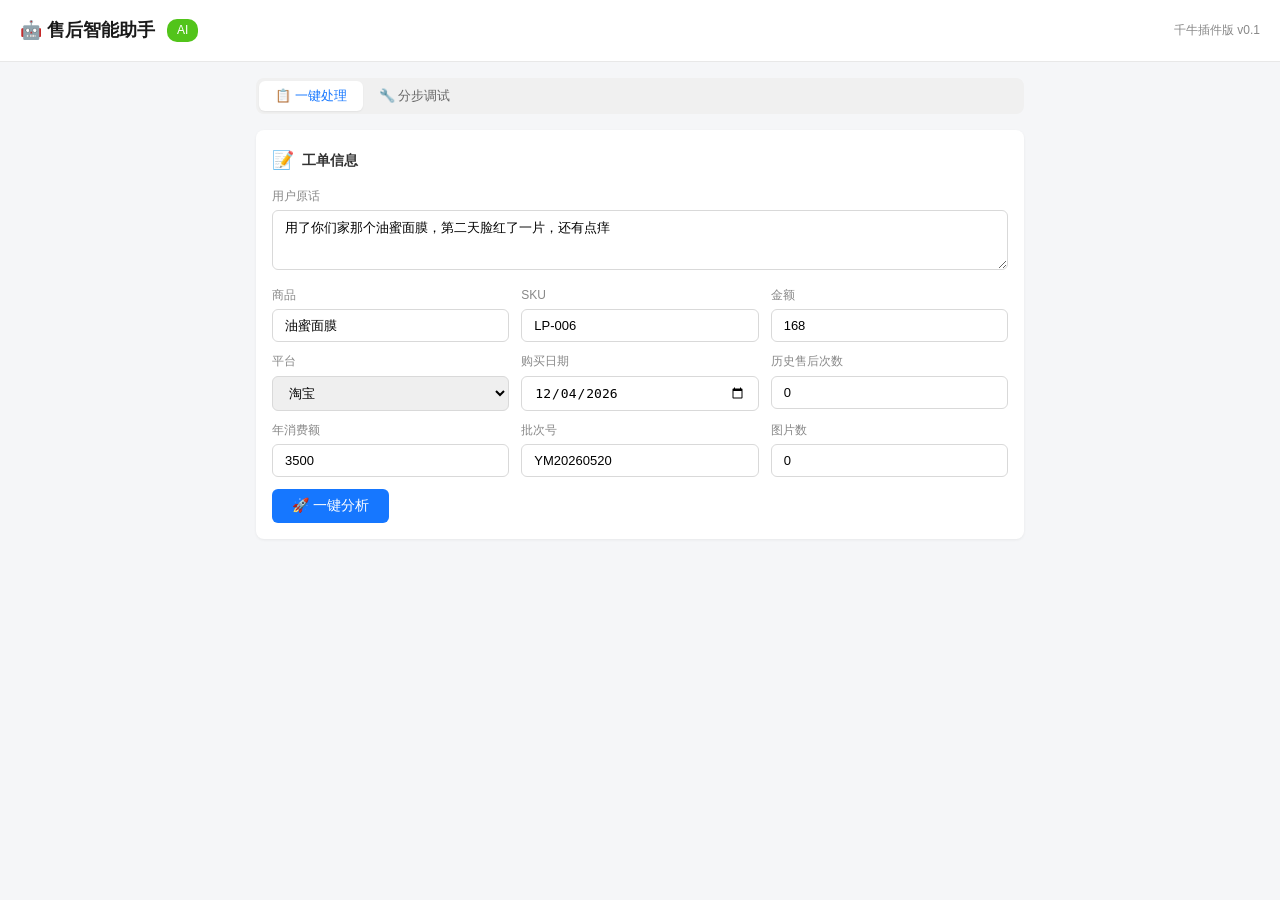
==== qianniu-plugin/index.html @ e75ac695 "feat: add 千牛 plugin panel with one-click workflow - Self-contained HTML/JS panel at /plugin/index.ht" ====
<!DOCTYPE html>
<html lang="zh-CN">
<head>
<meta charset="UTF-8">
<meta name="viewport" content="width=device-width, initial-scale=1.0">
<title>售后智能助手</title>
<style>
*{margin:0;padding:0;box-sizing:border-box}
body{font:14px/1.6 -apple-system,BlinkMacSystemFont,sans-serif;background:#f5f6f8;color:#333}
.header{background:#fff;padding:16px 20px;border-bottom:1px solid #e8e8e8;display:flex;align-items:center;gap:12px}
.header h1{font-size:18px;font-weight:600;color:#1a1a1a}
.header .badge{background:#52c41a;color:#fff;padding:2px 10px;border-radius:10px;font-size:12px}
.container{max-width:800px;margin:0 auto;padding:16px}
.card{background:#fff;border-radius:8px;padding:16px;margin-bottom:12px;box-shadow:0 1px 3px rgba(0,0,0,0.06)}
.card-title{font-size:14px;font-weight:600;margin-bottom:12px;display:flex;align-items:center;gap:8px}
.card-title .icon{font-size:18px}
.form-row{display:flex;gap:12px;margin-bottom:10px}
.form-row:last-child{margin-bottom:0}
.form-group{flex:1}
.form-group label{display:block;font-size:12px;color:#888;margin-bottom:4px}
.form-group input,.form-group textarea,.form-group select{width:100%;padding:8px 12px;border:1px solid #d9d9d9;border-radius:6px;font-size:13px;outline:none;transition:border-color .2s}
.form-group input:focus,.form-group textarea:focus{border-color:#1677ff;box-shadow:0 0 0 2px rgba(22,119,255,0.1)}
.form-group textarea{resize:vertical;min-height:60px}
.btn{display:inline-flex;align-items:center;gap:6px;padding:8px 20px;border:none;border-radius:6px;font-size:14px;cursor:pointer;font-weight:500;transition:all .2s}
.btn-primary{background:#1677ff;color:#fff}
.btn-primary:hover{background:#4096ff}
.btn-primary:disabled{background:#b0b8c4;cursor:not-allowed}
.btn-sm{padding:4px 12px;font-size:12px}
.btn-outline{background:#fff;color:#1677ff;border:1px solid #1677ff}
.btn-outline:hover{background:#f0f5ff}
.result-step{margin-bottom:16px;padding-bottom:16px;border-bottom:1px solid #f0f0f0}
.result-step:last-child{border-bottom:none;margin-bottom:0;padding-bottom:0}
.step-label{font-size:12px;color:#888;margin-bottom:6px;display:flex;align-items:center;gap:8px}
.step-label .tag{padding:2px 8px;border-radius:4px;font-size:11px;font-weight:500}
.tag-p0{background:#fff1f0;color:#cf1322}
.tag-p1{background:#fff7e6;color:#d46b08}
.tag-p2{background:#f6ffed;color:#389e0d}
.tag-block{background:#fff1f0;color:#cf1322}
.step-content{font-size:13px;line-height:1.8}
.reply-box{background:#f0f5ff;border:1px solid #adc6ff;border-radius:8px;padding:12px 16px;font-size:14px;line-height:1.8;position:relative}
.reply-box .copy-btn{position:absolute;top:8px;right:8px}
.tabs{display:flex;gap:0;margin-bottom:16px;background:#f0f0f0;border-radius:8px;padding:3px}
.tab{padding:6px 16px;border:none;background:none;cursor:pointer;font-size:13px;border-radius:6px;color:#666}
.tab.active{background:#fff;color:#1677ff;font-weight:500;box-shadow:0 1px 2px rgba(0,0,0,0.06)}
.hidden{display:none}
.loading{display:inline-block;width:14px;height:14px;border:2px solid #1677ff;border-top-color:transparent;border-radius:50%;animation:spin .6s linear infinite;margin-right:6px}
@keyframes spin{to{transform:rotate(360deg)}}
.error{color:#cf1322;background:#fff2f0;padding:10px 14px;border-radius:6px;font-size:13px}
.success{color:#389e0d;background:#f6ffed;padding:10px 14px;border-radius:6px;font-size:13px}
.api-url{font-size:11px;color:#999;margin-top:4px}
</style>
</head>
<body>

<div class="header">
  <h1>🤖 售后智能助手</h1>
  <span class="badge">AI</span>
  <span style="font-size:12px;color:#888;margin-left:auto">千牛插件版 v0.1</span>
</div>

<div class="container">

  <!-- Tabs -->
  <div class="tabs">
    <button class="tab active" onclick="switchTab('workflow')">📋 一键处理</button>
    <button class="tab" onclick="switchTab('manual')">🔧 分步调试</button>
  </div>

  <!-- ====== 一键处理面板 ====== -->
  <div id="tab-workflow">

    <!-- 输入区 -->
    <div class="card">
      <div class="card-title"><span class="icon">📝</span> 工单信息</div>
      <div class="form-row">
        <div class="form-group" style="flex:2">
          <label>用户原话</label>
          <textarea id="wf-reason" placeholder="粘贴用户售后消息...">用了你们家那个油蜜面膜，第二天脸红了一片，还有点痒</textarea>
        </div>
      </div>
      <div class="form-row">
        <div class="form-group"><label>商品</label><input id="wf-product" value="油蜜面膜"></div>
        <div class="form-group"><label>SKU</label><input id="wf-sku" value="LP-006"></div>
        <div class="form-group"><label>金额</label><input id="wf-amount" value="168" type="number"></div>
      </div>
      <div class="form-row">
        <div class="form-group"><label>平台</label>
          <select id="wf-platform"><option>淘宝</option><option>抖音</option><option>小红书</option><option>京东</option></select>
        </div>
        <div class="form-group"><label>购买日期</label><input id="wf-date" value="2026-05-30" type="date"></div>
        <div class="form-group"><label>历史售后次数</label><input id="wf-history" value="0" type="number"></div>
      </div>
      <div class="form-row">
        <div class="form-group"><label>年消费额</label><input id="wf-yearly" value="3500" type="number"></div>
        <div class="form-group"><label>批次号</label><input id="wf-batch" value="YM20260520"></div>
        <div class="form-group"><label>图片数</label><input id="wf-images" value="0" type="number" min="0"></div>
      </div>
      <div style="margin-top:12px">
        <button class="btn btn-primary" onclick="runWorkflow()" id="wf-btn">
          🚀 一键分析
        </button>
        <span id="wf-status" style="margin-left:12px;font-size:13px;color:#888"></span>
      </div>
    </div>

    <!-- 结果区 -->
    <div id="wf-results" class="hidden">
      <div class="card">
        <div class="card-title"><span class="icon">📊</span> 处理结果</div>
        <div id="wf-content"></div>
      </div>
    </div>
  </div>

  <!-- ====== 分步调试面板 ====== -->
  <div id="tab-manual" class="hidden">
    <div class="card">
      <div class="card-title"><span class="icon">🔧</span> 手动调用接口</div>
      <div class="form-row">
        <div class="form-group"><label>接口</label>
          <select id="ma-endpoint" onchange="updateManualUrl()">
            <option value="triage">POST /api/v1/triage 分流</option>
            <option value="allergy/assess">POST /api/v1/allergy/assess 过敏评估</option>
            <option value="refund/decide">POST /api/v1/refund/decide 赔付决策</option>
            <option value="reply/generate">POST /api/v1/reply/generate 生成回复</option>
          </select>
        </div>
      </div>
      <div class="form-row">
        <div class="form-group"><label>请求体 JSON</label>
          <textarea id="ma-body" style="min-height:180px;font-family:monospace;font-size:12px"></textarea>
        </div>
      </div>
      <div class="api-url" id="ma-url"></div>
      <div style="margin-top:10px">
        <button class="btn btn-primary" onclick="runManual()">发送请求</button>
      </div>
      <div id="ma-result" style="margin-top:12px"></div>
    </div>
  </div>

</div>

<script>
const API_BASE = 'http://localhost:8000/api/v1';

// ====== Tab切换 ======
function switchTab(tab) {
  document.querySelectorAll('.tab').forEach(t => t.classList.remove('active'));
  document.querySelector(`.tab[onclick*="${tab}"]`).classList.add('active');
  document.getElementById('tab-workflow').classList.toggle('hidden', tab !== 'workflow');
  document.getElementById('tab-manual').classList.toggle('hidden', tab !== 'manual');
  if (tab === 'manual') updateManualUrl();
}

// ====== 一键处理 ======
async function runWorkflow() {
  const btn = document.getElementById('wf-btn');
  const status = document.getElementById('wf-status');
  btn.disabled = true;
  status.innerHTML = '<span class="loading"></span>分析中...';
  document.getElementById('wf-results').classList.remove('hidden');
  document.getElementById('wf-content').innerHTML = '';

  const images = Array.from({length: parseInt(document.getElementById('wf-images').value) || 0},
    (_,i) => `image_${i+1}.jpg`);

  const ticket = {
    ticket_id: 'QN' + Date.now(),
    buyer_id: 'buyer_auto',
    order_id: 'order_auto',
    product_sku: document.getElementById('wf-sku').value,
    product_name: document.getElementById('wf-product').value,
    reason: document.getElementById('wf-reason').value,
    images: images,
    demand: '退货退款',
    order_amount: parseFloat(document.getElementById('wf-amount').value),
    purchase_date: document.getElementById('wf-date').value,
    platform: document.getElementById('wf-platform').value,
    historical_return_count: parseInt(document.getElementById('wf-history').value) || 0,
    yearly_spend: parseFloat(document.getElementById('wf-yearly').value) || 0
  };

  let html = '';
  let lastCategory = '', lastSeverity = '', lastSubCategory = '';

  try {
    // Step 1: 分流
    let r = await fetch(`${API_BASE}/triage`, {
      method:'POST', headers:{'Content-Type':'application/json'}, body:JSON.stringify(ticket)
    });
    let d = await r.json();
    lastCategory = d.category; lastSubCategory = d.sub_category;
    let blockTag = d.requires_images ? '<span class="tag tag-block">🔒 需要上传凭证</span>' : '';
    let priTag = d.priority === 'P0' ? 'tag-p0' : d.priority === 'P1' ? 'tag-p1' : 'tag-p2';
    html += `<div class="result-step">
      <div class="step-label">🔍 分流 <span class="tag ${priTag}">${d.priority}</span> ${blockTag}</div>
      <div class="step-content">
        <b>${d.category}</b> / ${d.sub_category} · 置信度 ${(d.confidence*100).toFixed(0)}% · SLA ${d.suggested_sla_minutes}分钟<br>
        ${d.reasoning}
      </div></div>`;
    status.innerHTML = '已完成：分流 ✓';

    // 如果无图需索要凭证
    if (d.requires_images) {
      let rr = await fetch(`${API_BASE}/reply/generate`, {
        method:'POST', headers:{'Content-Type':'application/json'},
        body:JSON.stringify({
          ticket_id:ticket.ticket_id, category:d.category, sub_category:d.sub_category,
          severity:'轻度', product_sku:ticket.product_sku, product_name:ticket.product_name,
          buyer_message:ticket.reason, requires_images:true
        })
      });
      let rd = await rr.json();
      html += `<div class="result-step">
        <div class="step-label">💬 索要凭证回复</div>
        <div class="reply-box">
          ${rd.reply_text}
          <button class="btn btn-sm btn-outline copy-btn" onclick="copyText(this,'${rd.reply_text.replace(/'/g,"\\'")}')">📋 复制</button>
        </div></div>`;
      status.innerHTML = '⚠️ 需要用户上传凭证后继续';
    } else {
      // Step 2: 过敏评估（仅不良反应）
      if (d.category.includes('不良反应')) {
        r = await fetch(`${API_BASE}/allergy/assess`, {
          method:'POST', headers:{'Content-Type':'application/json'},
          body:JSON.stringify({
            ticket_id:ticket.ticket_id, product_sku:ticket.product_sku,
            reason:ticket.reason, images:ticket.images,
            batch_number:document.getElementById('wf-batch').value
          })
        });
        let a = await r.json();
        lastSeverity = a.severity;
        html += `<div class="result-step">
          <div class="step-label">🩺 过敏评估 · ${a.severity}</div>
          <div class="step-content">
            症状：${a.symptoms_detected.join('、')} | 法务：${a.requires_legal_review?'需要':'不需要'} | 升级：${a.requires_escalation?'是':'否'}<br>
            ${a.batch_alert?.should_alert ? '⚠️ 批次过敏率 '+ (a.batch_alert.allergy_rate_7d*100).toFixed(1) +'%，触发预警' : '✅ 批次正常'}
          </div></div>`;
        status.innerHTML = '已完成：分流 ✓ 过敏 ✓';
      }

      // Step 3: 赔付
      r = await fetch(`${API_BASE}/refund/decide`, {
        method:'POST', headers:{'Content-Type':'application/json'},
        body:JSON.stringify({
          ticket_id:ticket.ticket_id, category:d.category, severity:lastSeverity,
          product_sku:ticket.product_sku, order_amount:ticket.order_amount,
          purchase_date:ticket.purchase_date, buyer_id:ticket.buyer_id,
          historical_return_count:ticket.historical_return_count, yearly_spend:ticket.yearly_spend
        })
      });
      let ref = await r.json();
      html += `<div class="result-step">
        <div class="step-label">💰 赔付决策 · ${ref.requires_approval?'需审批':'自动执行'}</div>
        <div class="step-content">
          ${ref.refund_type} ¥${ref.refund_amount} + ${ref.compensation_type} ¥${ref.compensation_amount}<br>
          券范围：${ref.compensation_scope || '无'} · 有效期：${ref.compensation_valid_days || 0}天<br>
          <span style="color:#888;font-size:12px">${ref.reasoning}</span>
        </div></div>`;
      status.innerHTML = '已完成：分流 ✓ 赔付 ✓';

      // Step 4: 回复
      r = await fetch(`${API_BASE}/reply/generate`, {
        method:'POST', headers:{'Content-Type':'application/json'},
        body:JSON.stringify({
          ticket_id:ticket.ticket_id, category:d.category, sub_category:d.sub_category,
          severity:lastSeverity, product_sku:ticket.product_sku, product_name:ticket.product_name,
          buyer_message:ticket.reason,
          refund_decision:{
            refund_type:ref.refund_type, refund_amount:ref.refund_amount,
            compensation_type:ref.compensation_type, compensation_amount:ref.compensation_amount
          }
        })
      });
      let rep = await r.json();
      html += `<div class="result-step">
        <div class="step-label">💬 智能回复 · 情绪：${rep.sentiment_detected} · 合规：${rep.passed_hard_rules?'✅':'⚠️'}</div>
        <div class="reply-box">
          ${rep.reply_text}
          <button class="btn btn-sm btn-outline copy-btn" onclick="copyText(this,'${rep.reply_text.replace(/'/g,"\\'").replace(/\n/g,'')}')">📋 复制</button>
        </div></div>`;
      status.innerHTML = '✅ 全部分析完成';
    }
  } catch(e) {
    html += `<div class="error">❌ 请求失败：${e.message}<br>请确认服务已启动：python3 -m uvicorn src.main:app --port 8000</div>`;
    status.innerHTML = '❌ 出错';
  }

  document.getElementById('wf-content').innerHTML = html;
  btn.disabled = false;
}

function copyText(btn, text) {
  const ta = document.createElement('textarea');
  ta.value = text; document.body.appendChild(ta); ta.select();
  document.execCommand('copy'); document.body.removeChild(ta);
  btn.textContent = '✅ 已复制';
  setTimeout(() => btn.textContent = '📋 复制', 1500);
}

// ====== 手动调试 ======
function updateManualUrl() {
  const ep = document.getElementById('ma-endpoint').value;
  document.getElementById('ma-url').textContent = `${API_BASE}/${ep}`;
  // 预填示例
  const examples = {
    'triage': '{"ticket_id":"T01","buyer_id":"U1","order_id":"O1","product_sku":"LP-006","product_name":"油蜜面膜","reason":"用了脸红","images":[],"demand":"退货退款","order_amount":168,"purchase_date":"2026-05-30","platform":"抖音","historical_return_count":0,"yearly_spend":3500}',
    'allergy/assess': '{"ticket_id":"T01","product_sku":"LP-006","reason":"用了脸红","images":[],"batch_number":"YM01"}',
    'refund/decide': '{"ticket_id":"T01","category":"不良反应","severity":"轻度","product_sku":"LP-006","order_amount":168,"purchase_date":"2026-05-30","buyer_id":"U1","historical_return_count":0,"yearly_spend":3500}',
    'reply/generate': '{"ticket_id":"T01","category":"不良反应","sub_category":"泛红刺痛","severity":"轻度","product_sku":"LP-006","product_name":"油蜜面膜","buyer_message":"用了脸红","refund_decision":{"refund_type":"全额退款","refund_amount":168,"compensation_type":"优惠券","compensation_amount":30}}'
  };
  if (!document.getElementById('ma-body').value.trim()) {
    document.getElementById('ma-body').value = examples[ep] || '';
  }
}

async function runManual() {
  const ep = document.getElementById('ma-endpoint').value;
  const body = document.getElementById('ma-body').value;
  const resultDiv = document.getElementById('ma-result');
  resultDiv.innerHTML = '<span class="loading"></span>请求中...';
  try {
    const r = await fetch(`${API_BASE}/${ep}`, {
      method:'POST', headers:{'Content-Type':'application/json'}, body
    });
    const d = await r.json();
    resultDiv.innerHTML = `<div class="success">✅ HTTP ${r.status}</div>
      <pre style="background:#f8f9fa;padding:12px;border-radius:6px;overflow-x:auto;font-size:12px;margin-top:8px">${JSON.stringify(d, null, 2)}</pre>`;
  } catch(e) {
    resultDiv.innerHTML = `<div class="error">❌ ${e.message}</div>`;
  }
}

// 初始化
document.getElementById('wf-date').value = new Date(Date.now() - 2*86400000).toISOString().split('T')[0];
</script>
</body>
</html>
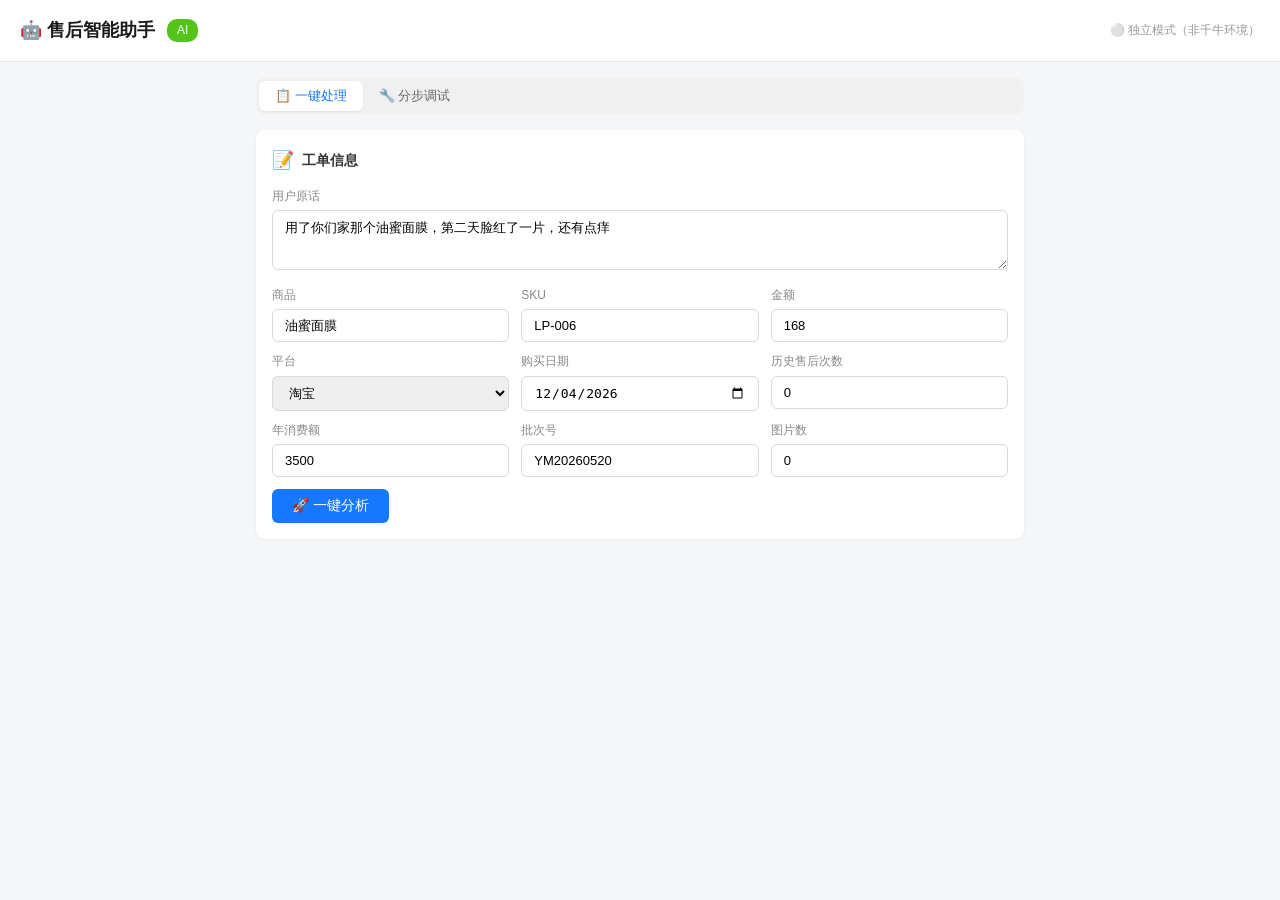
==== commit 63f4c786: "feat: add 千牛 JS Bridge integration - auto-fill context, send to chat - Auto-detect 千牛 environment, s" ====
--- a/qianniu-plugin/index.html
+++ b/qianniu-plugin/index.html
@@ -37,8 +37,9 @@
 .tag-p2{background:#f6ffed;color:#389e0d}
 .tag-block{background:#fff1f0;color:#cf1322}
 .step-content{font-size:13px;line-height:1.8}
-.reply-box{background:#f0f5ff;border:1px solid #adc6ff;border-radius:8px;padding:12px 16px;font-size:14px;line-height:1.8;position:relative}
-.reply-box .copy-btn{position:absolute;top:8px;right:8px}
+.reply-box{background:#f0f5ff;border:1px solid #adc6ff;border-radius:8px;padding:16px;font-size:14px;line-height:1.8}
+.reply-box .reply-text{margin-bottom:12px}
+.reply-box .copy-btn{display:inline-flex}
 .tabs{display:flex;gap:0;margin-bottom:16px;background:#f0f0f0;border-radius:8px;padding:3px}
 .tab{padding:6px 16px;border:none;background:none;cursor:pointer;font-size:13px;border-radius:6px;color:#666}
 .tab.active{background:#fff;color:#1677ff;font-weight:500;box-shadow:0 1px 2px rgba(0,0,0,0.06)}
@@ -55,7 +56,7 @@
 <div class="header">
   <h1>🤖 售后智能助手</h1>
   <span class="badge">AI</span>
-  <span style="font-size:12px;color:#888;margin-left:auto">千牛插件版 v0.1</span>
+  <span id="qn-status" style="font-size:12px;color:#999;margin-left:auto">⚪ 检测中...</span>
 </div>
 
 <div class="container">
@@ -215,8 +216,8 @@
       html += `<div class="result-step">
         <div class="step-label">💬 索要凭证回复</div>
         <div class="reply-box">
-          ${rd.reply_text}
-          <button class="btn btn-sm btn-outline copy-btn" onclick="copyText(this,'${rd.reply_text.replace(/'/g,"\\'")}')">📋 复制</button>
+          <div class="reply-text">${rd.reply_text}</div>
+          <button class="btn btn-sm btn-outline copy-btn" onclick="QN_BRIDGE.sendReply(\`${rd.reply_text.replace(/`/g,'\\`')}\`)">📤 发送到聊天</button>
         </div></div>`;
       status.innerHTML = '⚠️ 需要用户上传凭证后继续';
     } else {
@@ -278,8 +279,8 @@
       html += `<div class="result-step">
         <div class="step-label">💬 智能回复 · 情绪：${rep.sentiment_detected} · 合规：${rep.passed_hard_rules?'✅':'⚠️'}</div>
         <div class="reply-box">
-          ${rep.reply_text}
-          <button class="btn btn-sm btn-outline copy-btn" onclick="copyText(this,'${rep.reply_text.replace(/'/g,"\\'").replace(/\n/g,'')}')">📋 复制</button>
+          <div class="reply-text">${rep.reply_text}</div>
+          <button class="btn btn-sm btn-outline copy-btn" onclick="QN_BRIDGE.sendReply(\`${rep.reply_text.replace(/`/g,'\\`')}\`)">📤 发送到聊天</button>
         </div></div>`;
       status.innerHTML = '✅ 全部分析完成';
     }
@@ -335,6 +336,118 @@
 
 // 初始化
 document.getElementById('wf-date').value = new Date(Date.now() - 2*86400000).toISOString().split('T')[0];
+
+// ====== 千牛 Bridge 集成 ======
+const QN_BRIDGE = {
+  available: false,
+  env: 'browser', // 'browser' | 'qianniu'
+
+  init() {
+    // 检测是否在千牛环境
+    if (typeof window.QN !== 'undefined') {
+      this.available = true;
+      this.env = 'qianniu';
+      this._updateStatus('🟢 千牛已连接', '#52c41a');
+      this._autoFillFromContext();
+    } else {
+      this._updateStatus('⚪ 独立模式（非千牛环境）', '#999');
+    }
+  },
+
+  _updateStatus(text, color) {
+    const el = document.getElementById('qn-status');
+    if (el) { el.textContent = text; el.style.color = color; }
+  },
+
+  async _autoFillFromContext() {
+    try {
+      // 1. 获取当前聊天消息
+      if (window.QN.chat && window.QN.chat.getCurrentMessage) {
+        window.QN.chat.getCurrentMessage((msg) => {
+          if (msg && msg.content) {
+            document.getElementById('wf-reason').value = msg.content;
+          }
+        });
+      }
+
+      // 2. 获取当前退款单详情
+      if (window.QN.refund && window.QN.refund.getCurrentDetail) {
+        window.QN.refund.getCurrentDetail((refund) => {
+          if (refund) {
+            document.getElementById('wf-product').value = refund.itemTitle || '';
+            document.getElementById('wf-sku').value = refund.outerSkuId || '';
+            document.getElementById('wf-amount').value = refund.amount || '';
+            document.getElementById('wf-platform').value = '淘宝';
+            if (refund.created) {
+              document.getElementById('wf-date').value = refund.created.split(' ')[0];
+            }
+            // 买家信息
+            if (refund.buyerNick) {
+              document.getElementById('wf-reason').dataset.buyerNick = refund.buyerNick;
+            }
+          }
+        });
+      }
+
+      // 3. 获取买家历史退款次数
+      if (window.QN.trade && window.QN.trade.getBuyerRefundCount) {
+        window.QN.trade.getBuyerRefundCount((result) => {
+          if (result && result.count !== undefined) {
+            document.getElementById('wf-history').value = result.count;
+          }
+        });
+      }
+    } catch (e) {
+      console.log('千牛自动填充失败，可手动输入:', e.message);
+    }
+  },
+
+  // 一键发送回复到千牛聊天窗口
+  sendReply(text) {
+    if (!this.available) {
+      this._copyFallback(text);
+      return;
+    }
+    try {
+      window.QN.chat.sendMessage({ content: text }, (res) => {
+        if (res && res.success) {
+          this._showToast('✅ 已发送到聊天窗口');
+        } else {
+          this._copyFallback(text);
+        }
+      });
+    } catch (e) {
+      this._copyFallback(text);
+    }
+  },
+
+  _copyFallback(text) {
+    const ta = document.createElement('textarea');
+    ta.value = text; document.body.appendChild(ta); ta.select();
+    document.execCommand('copy'); document.body.removeChild(ta);
+    this._showToast('📋 已复制（非千牛环境下无法自动发送）');
+  },
+
+  _showToast(msg) {
+    let toast = document.getElementById('toast');
+    if (!toast) {
+      toast = document.createElement('div');
+      toast.id = 'toast';
+      toast.style.cssText = 'position:fixed;bottom:20px;left:50%;transform:translateX(-50%);background:#333;color:#fff;padding:8px 20px;border-radius:20px;font-size:13px;z-index:9999;transition:opacity 0.3s;';
+      document.body.appendChild(toast);
+    }
+    toast.textContent = msg;
+    toast.style.opacity = '1';
+    clearTimeout(toast._timer);
+    toast._timer = setTimeout(() => { toast.style.opacity = '0'; }, 2000);
+  }
+};
+
+// 页面加载时初始化千牛连接
+document.addEventListener('DOMContentLoaded', () => QN_BRIDGE.init());
+
+// 暴露到全局
+window.QN_BRIDGE = QN_BRIDGE;
 </script>
 </body>
 </html>
